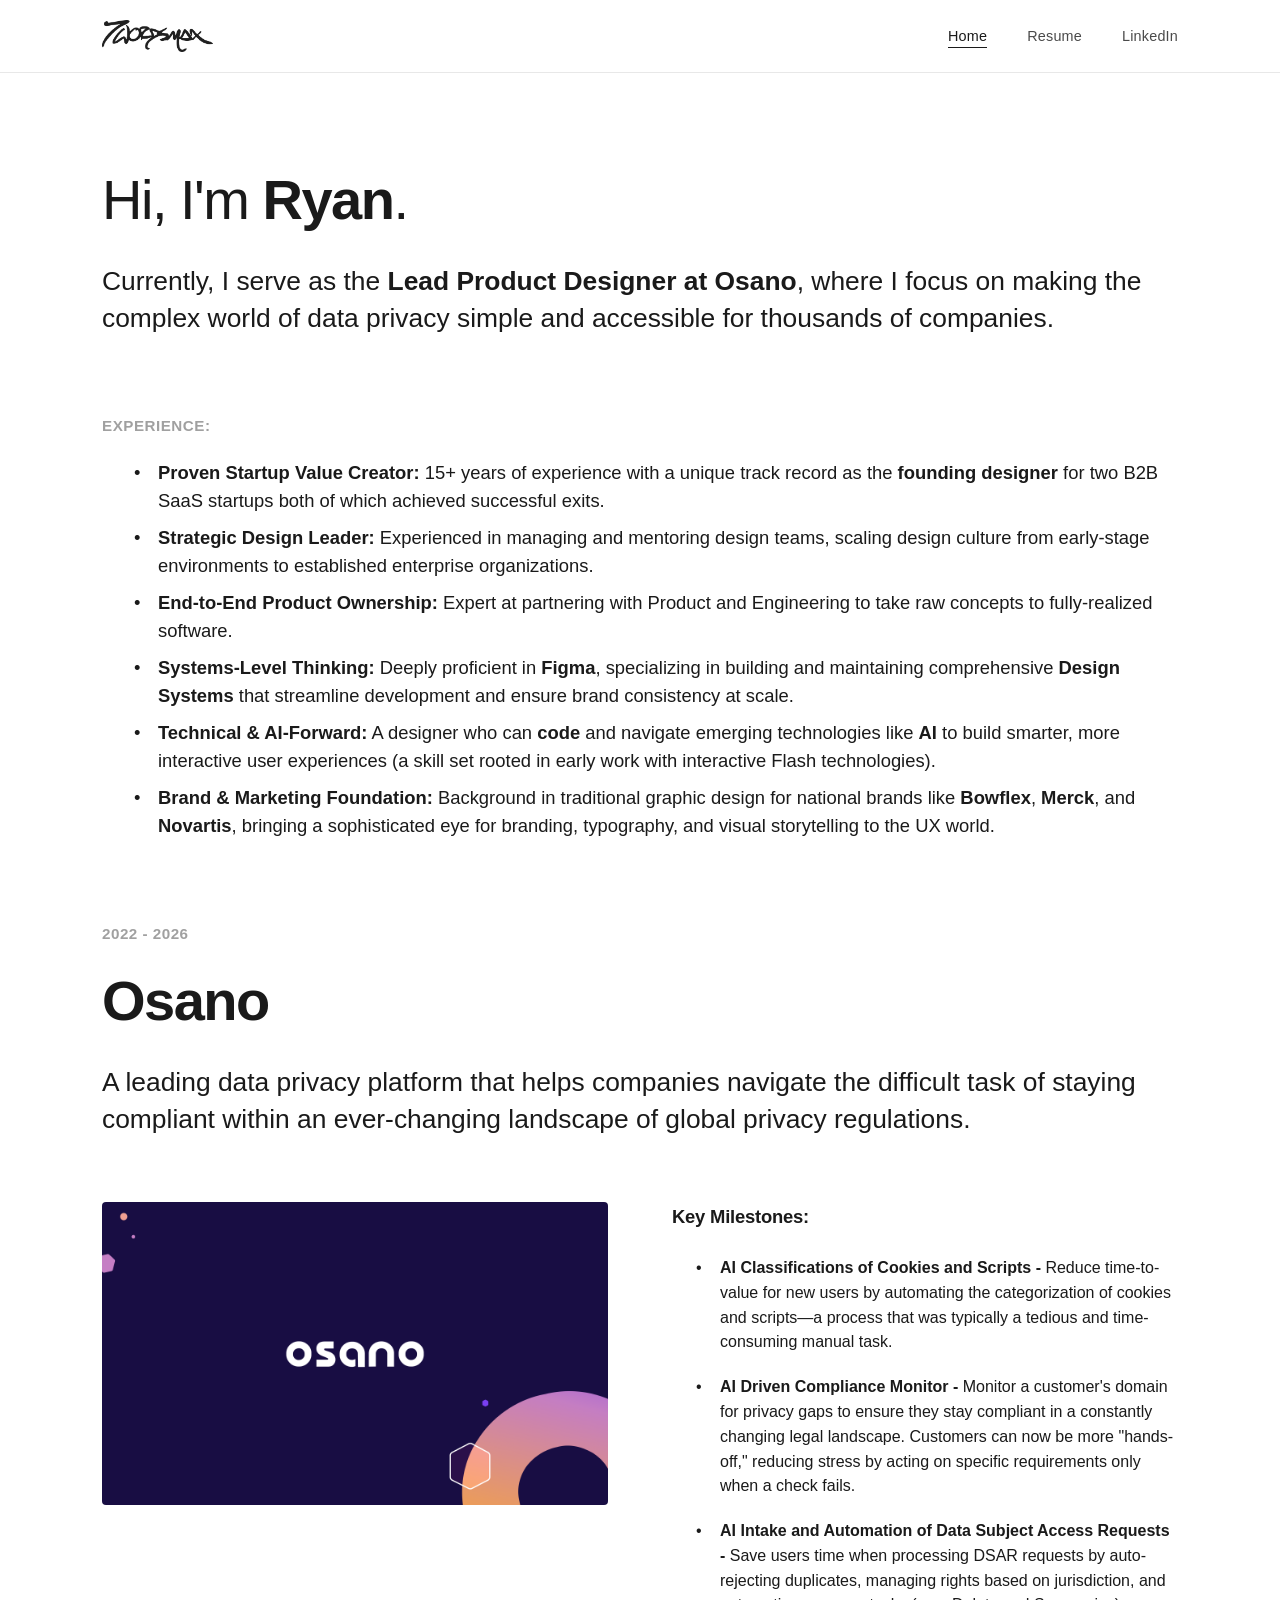
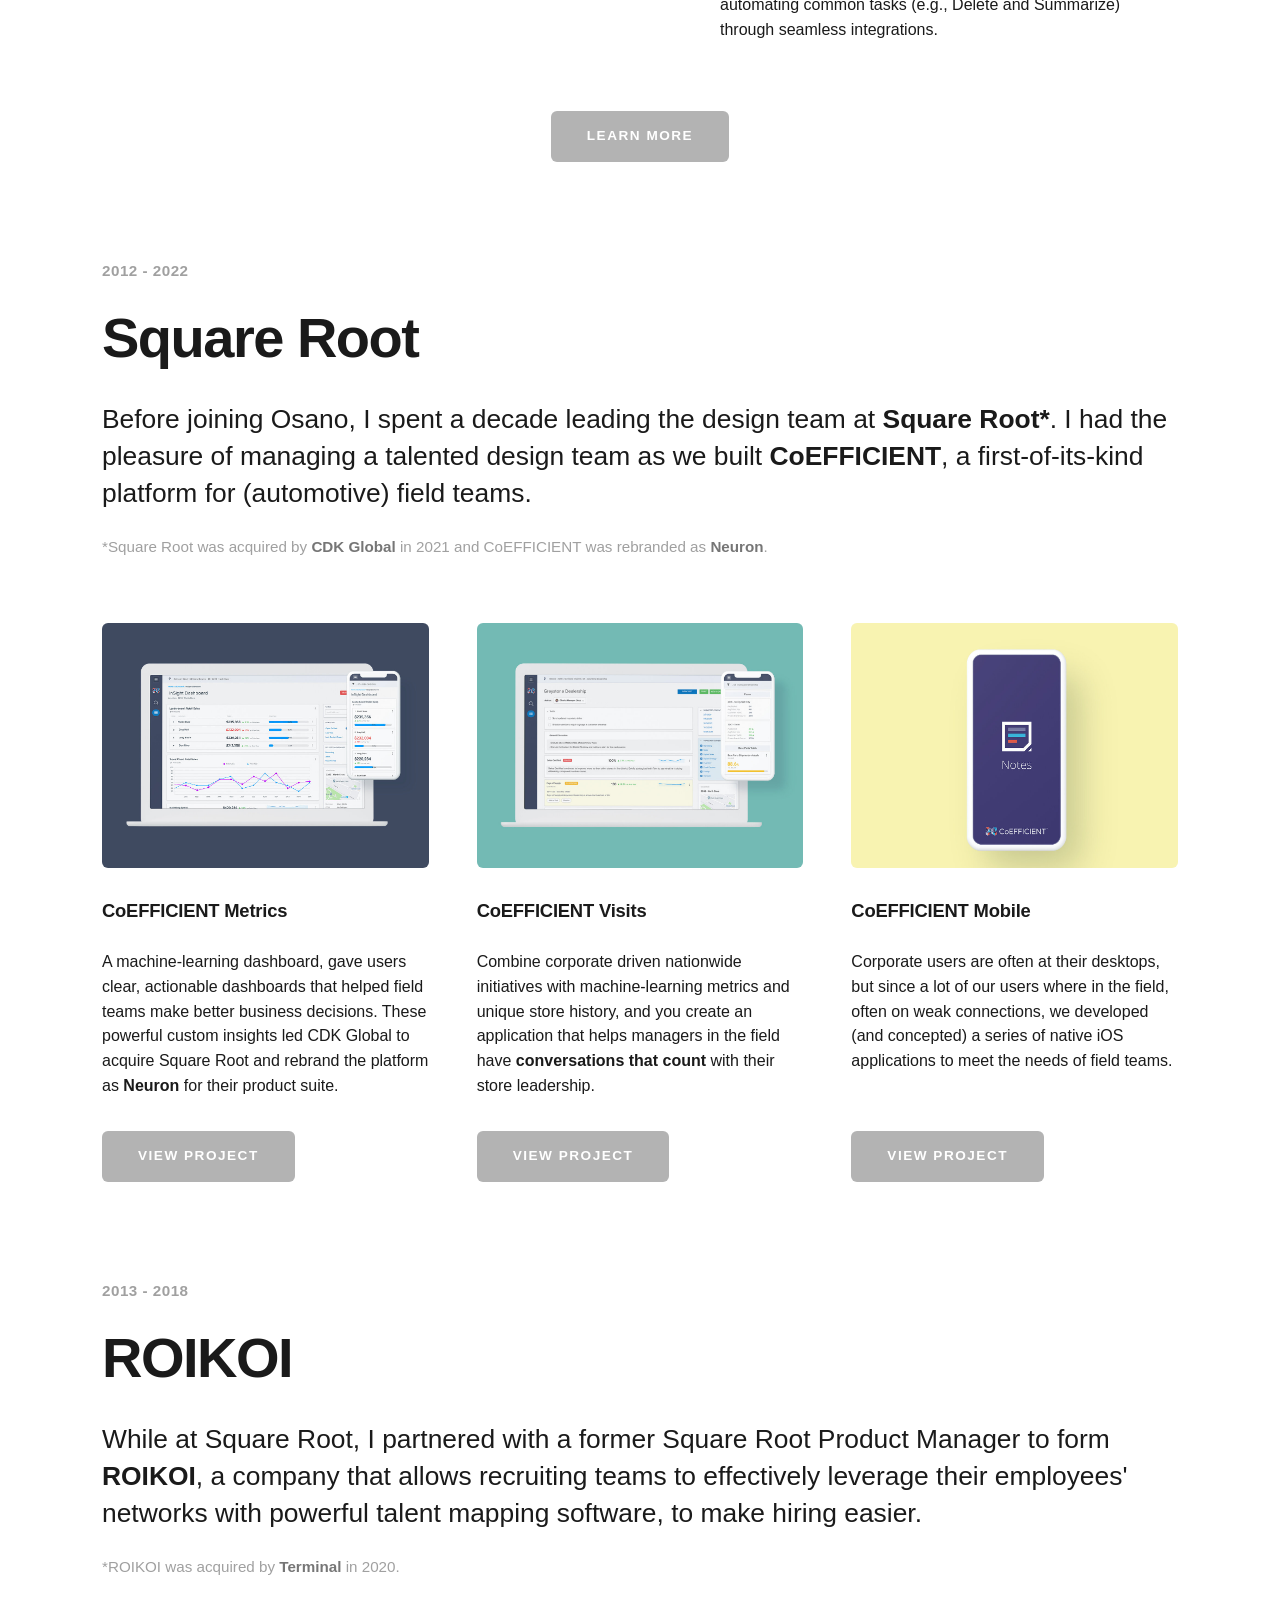
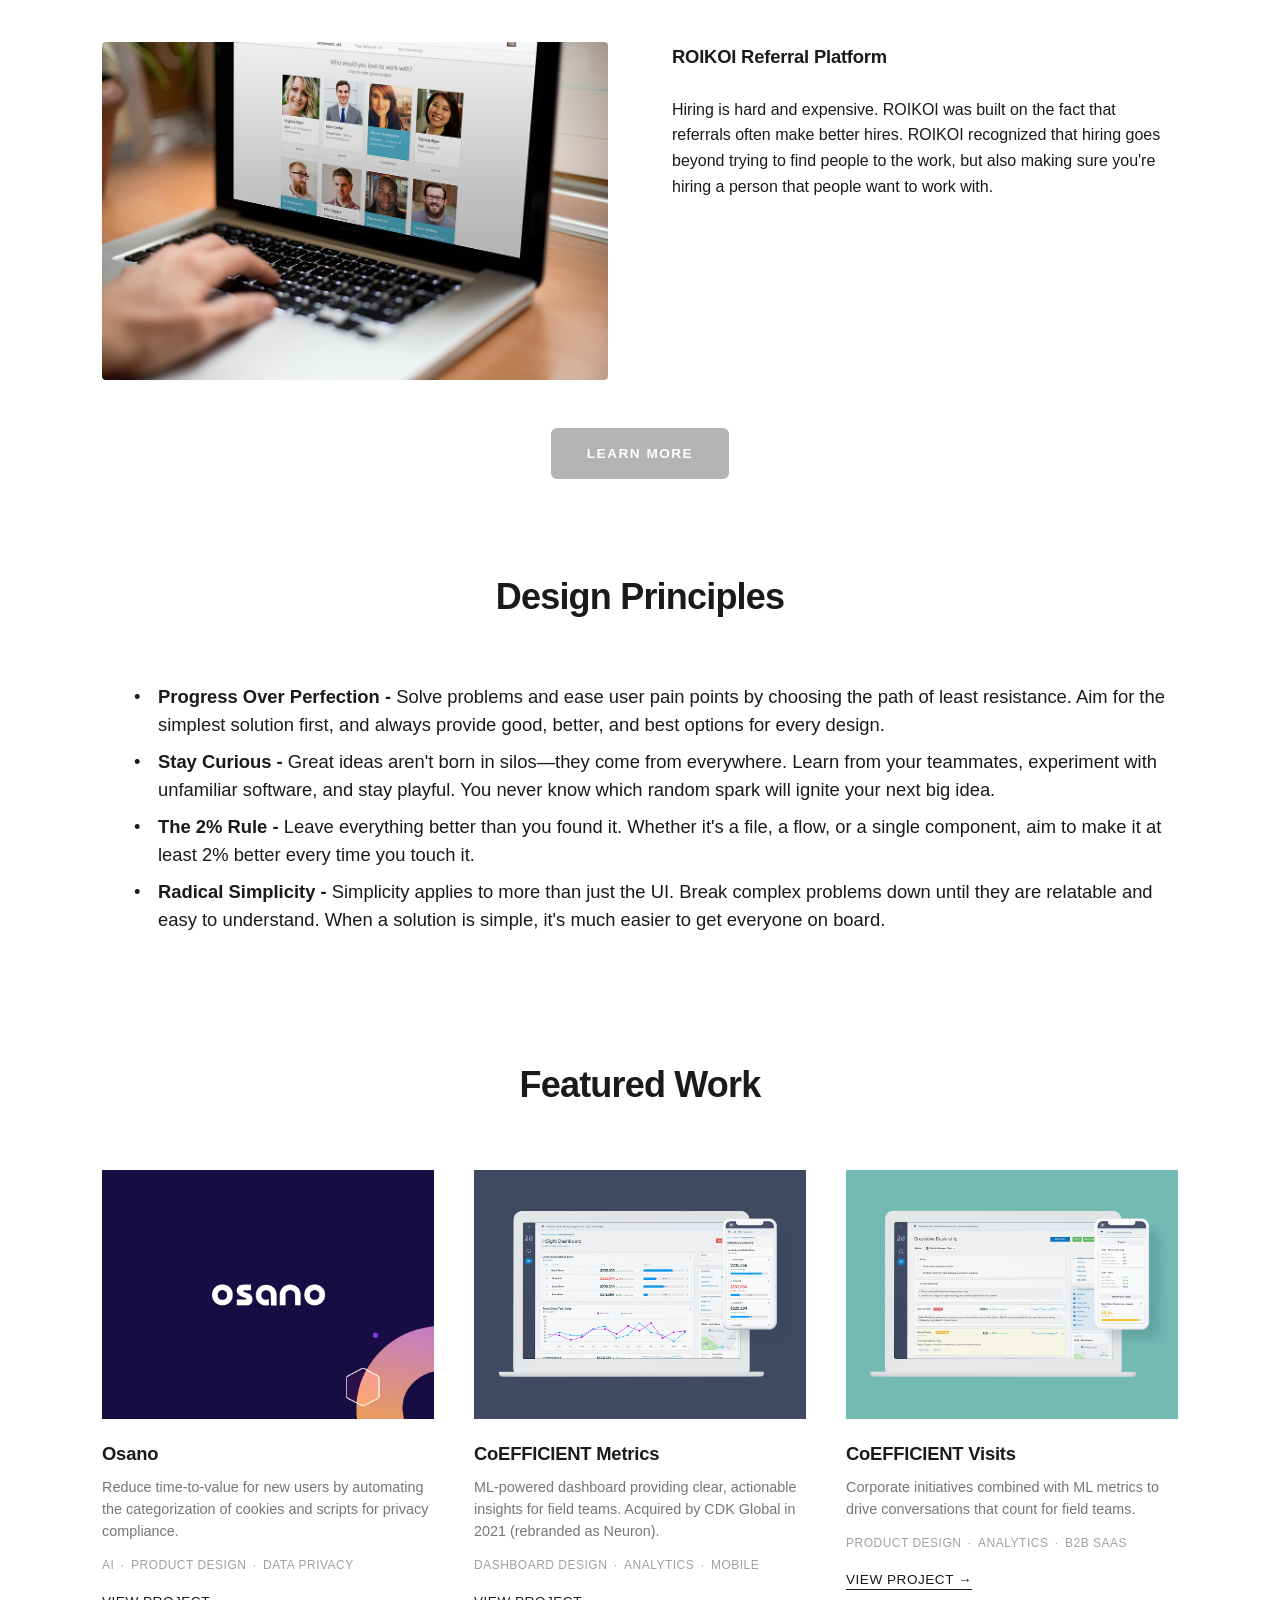
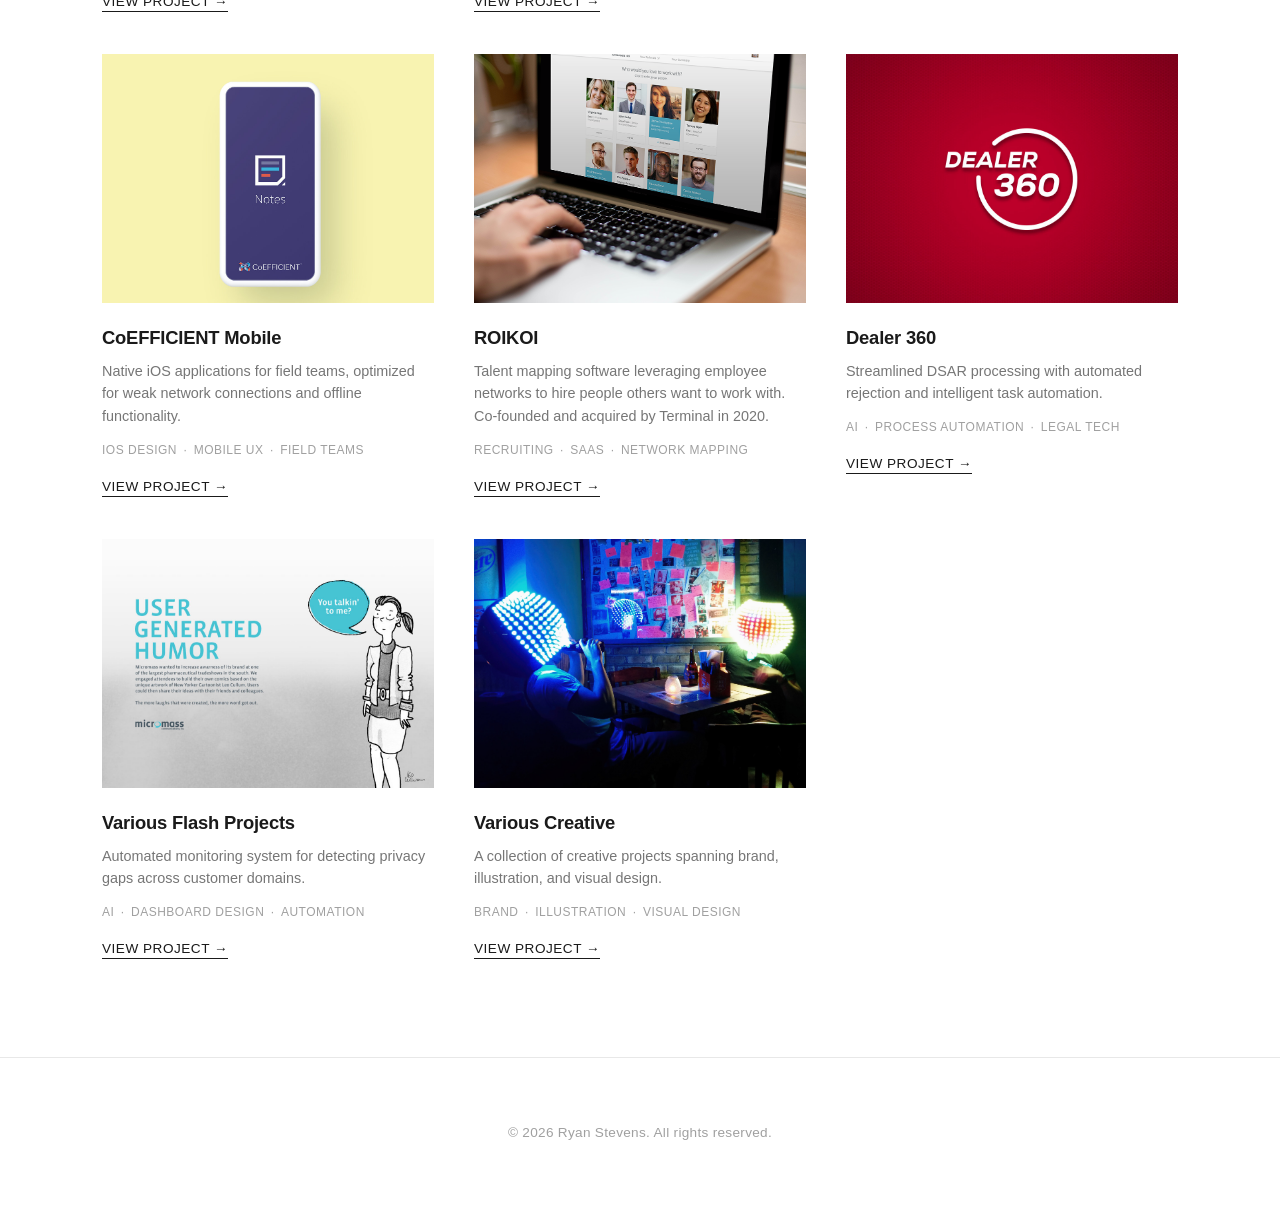
==== index.html @ 116c918d "Initial portfolio site with editorial design - Hero with bullet-style experience summary - Three com" ====
<!DOCTYPE html>
<html lang="en">
<head>
    <meta charset="UTF-8">
    <meta name="viewport" content="width=device-width, initial-scale=1.0">
    <title>Ryan Stevens - Lead Product Designer</title>
    <link rel="stylesheet" href="css/styles.css">
</head>
<body>
    <nav class="navbar">
        <div class="nav-container">
            <a href="index.html" class="logo"><img src="images/logos/logo_black.webp" alt="7wordsmax"></a>
            <ul class="nav-menu">
                <li><a href="index.html" class="active">Home</a></li>
                <li><a href="#resume">Resume</a></li>
                <li><a href="https://www.linkedin.com/in/ryanstevensdesign/" target="_blank">LinkedIn</a></li>
            </ul>
        </div>
    </nav>

    <main>
        <section class="hero">
            <h1>Hi, I'm <strong>Ryan</strong>.</h1>
            <p class="hero-intro">Currently, I serve as the <strong>Lead Product Designer at Osano</strong>, where I focus on making the complex world of data privacy simple and accessible for thousands of companies.</p>
        </section>

        <section class="experience">
            <h2 class="experience-label">EXPERIENCE:</h2>
            <ul class="experience-list">
                <li><strong>Proven Startup Value Creator:</strong> 15+ years of experience with a unique track record as the <strong>founding designer</strong> for two B2B SaaS startups both of which achieved successful exits.</li>
                <li><strong>Strategic Design Leader:</strong> Experienced in managing and mentoring design teams, scaling design culture from early-stage environments to established enterprise organizations.</li>
                <li><strong>End-to-End Product Ownership:</strong> Expert at partnering with Product and Engineering to take raw concepts to fully-realized software.</li>
                <li><strong>Systems-Level Thinking:</strong> Deeply proficient in <strong>Figma</strong>, specializing in building and maintaining comprehensive <strong>Design Systems</strong> that streamline development and ensure brand consistency at scale.</li>
                <li><strong>Technical & AI-Forward:</strong> A designer who can <strong>code</strong> and navigate emerging technologies like <strong>AI</strong> to build smarter, more interactive user experiences (a skill set rooted in early work with interactive Flash technologies).</li>
                <li><strong>Brand & Marketing Foundation:</strong> Background in traditional graphic design for national brands like <strong>Bowflex</strong>, <strong>Merck</strong>, and <strong>Novartis</strong>, bringing a sophisticated eye for branding, typography, and visual storytelling to the UX world.</li>
            </ul>
        </section>

        <section class="company-section">
            <div class="company-date">2022 - 2026</div>
            <h2 class="company-name">Osano</h2>
            <p class="company-description">A leading data privacy platform that helps companies navigate the difficult task of staying compliant within an ever-changing landscape of global privacy regulations.</p>

            <div class="company-detail">
                <div class="company-image">
                    <img src="images/projects/Osano/Cover.png.webp" alt="Osano">
                </div>
                <div class="company-milestones">
                    <h3>Key Milestones:</h3>
                    <ul class="milestones-list">
                        <li><strong>AI Classifications of Cookies and Scripts -</strong> Reduce time-to-value for new users by automating the categorization of cookies and scripts—a process that was typically a tedious and time-consuming manual task.</li>
                        <li><strong>AI Driven Compliance Monitor -</strong> Monitor a customer's domain for privacy gaps to ensure they stay compliant in a constantly changing legal landscape. Customers can now be more "hands-off," reducing stress by acting on specific requirements only when a check fails.</li>
                        <li><strong>AI Intake and Automation of Data Subject Access Requests -</strong> Save users time when processing DSAR requests by auto-rejecting duplicates, managing rights based on jurisdiction, and automating common tasks (e.g., Delete and Summarize) through seamless integrations.</li>
                    </ul>
                </div>
            </div>

            <div class="company-cta">
                <a href="projects/osano-ai-classification.html" class="btn-learn-more">LEARN MORE</a>
            </div>
        </section>

        <section class="company-section">
            <div class="company-date">2012 - 2022</div>
            <h2 class="company-name">Square Root</h2>
            <p class="company-description">Before joining Osano, I spent a decade leading the design team at <strong>Square Root*</strong>. I had the pleasure of managing a talented design team as we built <strong>CoEFFICIENT</strong>, a first-of-its-kind platform for (automotive) field teams.</p>
            <p class="company-footnote">*Square Root was acquired by <strong>CDK Global</strong> in 2021 and CoEFFICIENT was rebranded as <strong>Neuron</strong>.</p>

            <div class="project-trio">
                <div class="project-card">
                    <div class="project-card-image">
                        <img src="images/gallery/coeff_metrics.jpg_1.webp" alt="CoEFFICIENT Metrics">
                    </div>
                    <h3 class="project-card-title">CoEFFICIENT Metrics</h3>
                    <p class="project-card-description">A machine-learning dashboard, gave users clear, actionable dashboards that helped field teams make better business decisions. These powerful custom insights led CDK Global to acquire Square Root and rebrand the platform as <strong>Neuron</strong> for their product suite.</p>
                    <a href="projects/coeff-metrics.html" class="btn-learn-more">VIEW PROJECT</a>
                </div>

                <div class="project-card">
                    <div class="project-card-image">
                        <img src="images/gallery/coeff_visits.jpg_3.webp" alt="CoEFFICIENT Visits">
                    </div>
                    <h3 class="project-card-title">CoEFFICIENT Visits</h3>
                    <p class="project-card-description">Combine corporate driven nationwide initiatives with machine-learning metrics and unique store history, and you create an application that helps managers in the field have <strong>conversations that count</strong> with their store leadership.</p>
                    <a href="projects/coeff-visits.html" class="btn-learn-more">VIEW PROJECT</a>
                </div>

                <div class="project-card">
                    <div class="project-card-image">
                        <img src="images/gallery/hero_mobile.jpg_1.webp" alt="CoEFFICIENT Mobile">
                    </div>
                    <h3 class="project-card-title">CoEFFICIENT Mobile</h3>
                    <p class="project-card-description">Corporate users are often at their desktops, but since a lot of our users where in the field, often on weak connections, we developed (and concepted) a series of native iOS applications to meet the needs of field teams.</p>
                    <a href="projects/coeff-mobile.html" class="btn-learn-more">VIEW PROJECT</a>
                </div>
            </div>
        </section>

        <section class="company-section">
            <div class="company-date">2013 - 2018</div>
            <h2 class="company-name">ROIKOI</h2>
            <p class="company-description">While at Square Root, I partnered with a former Square Root Product Manager to form <strong>ROIKOI</strong>, a company that allows recruiting teams to effectively leverage their employees' networks with powerful talent mapping software, to make hiring easier.</p>
            <p class="company-footnote">*ROIKOI was acquired by <strong>Terminal</strong> in 2020.</p>

            <div class="company-detail">
                <div class="company-image">
                    <img src="images/gallery/W_Refer.png_2.webp" alt="ROIKOI Referral Platform">
                </div>
                <div class="company-milestones">
                    <h3>ROIKOI Referral Platform</h3>
                    <p class="company-project-description">Hiring is hard and expensive. ROIKOI was built on the fact that referrals often make better hires. ROIKOI recognized that hiring goes beyond trying to find people to the work, but also making sure you're hiring a person that people want to work with.</p>
                </div>
            </div>

            <div class="company-cta">
                <a href="projects/roikoi.html" class="btn-learn-more">LEARN MORE</a>
            </div>
        </section>

        <section class="principles">
            <h2>Design Principles</h2>
            <ul class="principles-list">
                <li><strong>Progress Over Perfection -</strong> Solve problems and ease user pain points by choosing the path of least resistance. Aim for the simplest solution first, and always provide good, better, and best options for every design.</li>
                <li><strong>Stay Curious -</strong> Great ideas aren't born in silos—they come from everywhere. Learn from your teammates, experiment with unfamiliar software, and stay playful. You never know which random spark will ignite your next big idea.</li>
                <li><strong>The 2% Rule -</strong> Leave everything better than you found it. Whether it's a file, a flow, or a single component, aim to make it at least 2% better every time you touch it.</li>
                <li><strong>Radical Simplicity -</strong> Simplicity applies to more than just the UI. Break complex problems down until they are relatable and easy to understand. When a solution is simple, it's much easier to get everyone on board.</li>
            </ul>
        </section>

        <section class="gallery-section">
            <h2>Featured Work</h2>
            <div id="gallery" class="gallery"></div>
        </section>
    </main>

    <footer>
        <p>&copy; 2026 Ryan Stevens. All rights reserved.</p>
    </footer>

    <script src="data/projects.js"></script>
    <script src="js/gallery.js"></script>
</body>
</html>
---- css/styles.css ----
/* Reset & Base */
* {
    margin: 0;
    padding: 0;
    box-sizing: border-box;
}

:root {
    --color-primary: #1a1a1a;
    --color-secondary: #4a4a4a;
    --color-tertiary: #767676;
    --color-quaternary: #a0a0a0;
    --color-background: #fafafa;
    --color-card: #f4f4f4;
    --color-border: #e8e8e8;
    --max-width-content: 720px;
    --max-width-wide: 1140px;
    --font-display: 'Helvetica Neue', -apple-system, BlinkMacSystemFont, 'Segoe UI', sans-serif;
    --font-body: 'Helvetica Neue', -apple-system, BlinkMacSystemFont, 'Segoe UI', sans-serif;
    --transition: all 0.25s ease;
}

html {
    font-size: 16px;
    scroll-behavior: smooth;
}

body {
    font-family: var(--font-body);
    color: var(--color-primary);
    background-color: #fff;
    line-height: 1.65;
    font-weight: 400;
    -webkit-font-smoothing: antialiased;
    -moz-osx-font-smoothing: grayscale;
    text-rendering: optimizeLegibility;
}

a {
    color: inherit;
    text-decoration: none;
    transition: var(--transition);
}

img {
    max-width: 100%;
    height: auto;
    display: block;
}

/* Navigation */
.navbar {
    background-color: rgba(255, 255, 255, 0.95);
    backdrop-filter: saturate(180%) blur(8px);
    -webkit-backdrop-filter: saturate(180%) blur(8px);
    border-bottom: 1px solid var(--color-border);
    position: sticky;
    top: 0;
    z-index: 100;
}

.nav-container {
    max-width: var(--max-width-wide);
    margin: 0 auto;
    padding: 1.25rem 2rem;
    display: flex;
    justify-content: space-between;
    align-items: center;
}

.logo {
    display: inline-flex;
    align-items: center;
}

.logo img {
    height: 32px;
    width: auto;
    display: block;
}

.nav-menu {
    list-style: none;
    display: flex;
    gap: 2.5rem;
}

.nav-menu a {
    color: var(--color-secondary);
    font-size: 0.9rem;
    font-weight: 400;
    letter-spacing: 0.2px;
    position: relative;
    padding: 0.25rem 0;
}

.nav-menu a:after {
    content: '';
    position: absolute;
    left: 0;
    bottom: 0;
    width: 100%;
    height: 1px;
    background-color: var(--color-primary);
    transform: scaleX(0);
    transform-origin: right;
    transition: transform 0.3s ease;
}

.nav-menu a:hover,
.nav-menu a.active {
    color: var(--color-primary);
}

.nav-menu a:hover:after,
.nav-menu a.active:after {
    transform: scaleX(1);
    transform-origin: left;
}

/* Main Content */
main {
    max-width: var(--max-width-wide);
    margin: 0 auto;
    padding: 0 2rem;
}

/* Hero Section */
.hero {
    text-align: left;
    padding: 6rem 0 3rem;
    max-width: var(--max-width-wide);
    margin: 0 auto;
}

.hero h1 {
    font-family: var(--font-display);
    font-size: 3.5rem;
    font-weight: 400;
    line-height: 1.1;
    letter-spacing: -1.5px;
    margin-bottom: 2rem;
    color: var(--color-primary);
}

.hero h1 strong {
    font-weight: 700;
}

.hero-intro {
    font-size: 1.65rem;
    color: var(--color-primary);
    line-height: 1.4;
    font-weight: 400;
    max-width: 1100px;
    margin: 0;
}

.hero-intro strong {
    font-weight: 700;
}

/* Experience Section (replaces Competencies on home) */
.experience {
    max-width: var(--max-width-wide);
    margin: 2rem auto 5rem;
    padding: 0;
}

.experience-label {
    font-family: var(--font-display);
    font-size: 0.95rem;
    font-weight: 700;
    letter-spacing: 0.5px;
    color: var(--color-quaternary);
    text-transform: uppercase;
    margin-bottom: 1.5rem;
    text-align: left;
}

.experience-list {
    list-style: none;
    padding-left: 2rem;
    max-width: 1100px;
}

.experience-list li {
    position: relative;
    padding-left: 1.5rem;
    margin-bottom: 0.5rem;
    font-size: 1.15rem;
    line-height: 1.55;
    color: var(--color-primary);
    font-weight: 400;
}

.experience-list li:before {
    content: "•";
    position: absolute;
    left: 0;
    top: 0;
    color: var(--color-primary);
    font-size: 1.15rem;
    line-height: 1.55;
}

.experience-list li strong {
    font-weight: 700;
}

/* Section Headers */
section h2 {
    font-family: var(--font-display);
    font-size: 2.25rem;
    font-weight: 700;
    letter-spacing: -0.8px;
    line-height: 1.2;
    color: var(--color-primary);
}

/* Company Section */
.company-section {
    max-width: var(--max-width-wide);
    margin: 4rem auto 6rem;
    padding: 0;
}

.company-date {
    font-family: var(--font-display);
    font-size: 0.95rem;
    font-weight: 700;
    letter-spacing: 0.5px;
    color: var(--color-quaternary);
    text-transform: uppercase;
    margin-bottom: 1.5rem;
}

.company-name {
    font-family: var(--font-display);
    font-size: 3.5rem;
    font-weight: 700;
    letter-spacing: -1.5px;
    line-height: 1.1;
    color: var(--color-primary);
    margin-bottom: 2rem;
    text-align: left;
}

.company-description {
    font-size: 1.65rem;
    color: var(--color-primary);
    line-height: 1.4;
    font-weight: 400;
    max-width: 1100px;
    margin-bottom: 4rem;
}

.company-detail {
    display: grid;
    grid-template-columns: 1fr 1fr;
    gap: 4rem;
    align-items: start;
    margin-bottom: 3rem;
}

.company-image {
    width: 100%;
    overflow: hidden;
    border-radius: 4px;
}

.company-image img {
    width: 100%;
    height: auto;
    display: block;
}

.company-milestones h3 {
    font-family: var(--font-display);
    font-size: 1.15rem;
    font-weight: 700;
    color: var(--color-primary);
    margin-bottom: 1.5rem;
    letter-spacing: -0.2px;
}

.milestones-list {
    list-style: none;
    padding-left: 1.5rem;
}

.milestones-list li {
    position: relative;
    padding-left: 1.5rem;
    margin-bottom: 1.25rem;
    font-size: 1rem;
    line-height: 1.55;
    color: var(--color-primary);
    font-weight: 400;
}

.milestones-list li:before {
    content: "•";
    position: absolute;
    left: 0;
    top: 0;
    color: var(--color-primary);
    font-size: 1rem;
    line-height: 1.55;
}

.milestones-list li strong {
    font-weight: 700;
}

.company-project-description {
    font-size: 1rem;
    line-height: 1.6;
    color: var(--color-primary);
    font-weight: 400;
    margin: 0;
}

.company-cta {
    display: flex;
    justify-content: center;
    margin-top: 3rem;
}

.btn-learn-more {
    display: inline-block;
    padding: 0.9rem 2.25rem;
    background-color: #b3b3b3;
    color: #fff;
    font-size: 0.85rem;
    font-weight: 700;
    letter-spacing: 1.5px;
    border-radius: 6px;
    text-decoration: none;
    transition: var(--transition);
}

.btn-learn-more:hover {
    background-color: var(--color-primary);
}

.company-footnote {
    font-size: 0.95rem;
    color: var(--color-quaternary);
    line-height: 1.5;
    font-weight: 400;
    margin-top: -2.5rem;
    margin-bottom: 4rem;
    max-width: 1100px;
}

.company-footnote strong {
    font-weight: 700;
    color: var(--color-tertiary);
}

/* Project Trio (3-column project grid) */
.project-trio {
    display: grid;
    grid-template-columns: repeat(3, 1fr);
    gap: 3rem;
    margin-bottom: 3rem;
}

.project-card {
    display: flex;
    flex-direction: column;
}

.project-card-image {
    width: 100%;
    aspect-ratio: 4 / 3;
    overflow: hidden;
    border-radius: 6px;
    margin-bottom: 1.75rem;
    background-color: var(--color-background);
}

.project-card-image img {
    width: 100%;
    height: 100%;
    object-fit: cover;
    display: block;
}

.project-card-title {
    font-family: var(--font-display);
    font-size: 1.15rem;
    font-weight: 700;
    color: var(--color-primary);
    margin-bottom: 1.5rem;
    letter-spacing: -0.2px;
}

.project-card-description {
    font-size: 1rem;
    line-height: 1.55;
    color: var(--color-primary);
    font-weight: 400;
    margin-bottom: 2rem;
    flex-grow: 1;
}

.project-card-description strong {
    font-weight: 700;
}

.project-card .btn-learn-more {
    align-self: flex-start;
}

.timeline-items {
    position: relative;
}

.timeline-item {
    display: grid;
    grid-template-columns: 140px 1fr;
    gap: 4rem;
    margin-bottom: 4rem;
    padding-bottom: 3rem;
    border-bottom: 1px solid var(--color-border);
}

.timeline-item:last-child {
    border-bottom: none;
    margin-bottom: 0;
}

.timeline-date {
    font-weight: 500;
    color: var(--color-tertiary);
    font-size: 0.85rem;
    letter-spacing: 1px;
    text-transform: uppercase;
    padding-top: 0.4rem;
}

.timeline-content h3 {
    font-family: var(--font-display);
    font-size: 1.6rem;
    margin-bottom: 0.75rem;
    font-weight: 700;
    letter-spacing: -0.5px;
}

.timeline-content p {
    color: var(--color-tertiary);
    margin-bottom: 1.25rem;
    font-size: 1rem;
    line-height: 1.65;
    font-weight: 300;
}

.project-list {
    list-style: none;
    padding-left: 0;
    margin-top: 1.25rem;
}

.project-list li {
    color: var(--color-secondary);
    padding-left: 1.75rem;
    position: relative;
    margin-bottom: 0.6rem;
    font-size: 0.95rem;
    font-weight: 400;
}

.project-list li:before {
    content: "—";
    position: absolute;
    left: 0;
    color: var(--color-quaternary);
}

/* Design Principles */
.principles {
    margin: 6rem auto;
    max-width: var(--max-width-wide);
}

.principles h2 {
    text-align: center;
    margin-bottom: 4rem;
}

.principles-list {
    list-style: none;
    padding-left: 2rem;
    max-width: 1100px;
}

.principles-list li {
    position: relative;
    padding-left: 1.5rem;
    margin-bottom: 0.5rem;
    font-size: 1.15rem;
    line-height: 1.55;
    color: var(--color-primary);
    font-weight: 400;
}

.principles-list li:before {
    content: "•";
    position: absolute;
    left: 0;
    top: 0;
    color: var(--color-primary);
    font-size: 1.15rem;
    line-height: 1.55;
}

.principles-list li strong {
    font-weight: 700;
}

/* Gallery */
.gallery-section {
    margin: 8rem auto 4rem;
    max-width: var(--max-width-wide);
}

.gallery-section h2 {
    margin-bottom: 4rem;
    text-align: center;
}

.gallery {
    display: grid;
    grid-template-columns: repeat(3, 1fr);
    gap: 2.5rem;
}

.gallery-item {
    background: #fff;
    overflow: hidden;
    transition: var(--transition);
    cursor: pointer;
}

.gallery-image {
    width: 100%;
    aspect-ratio: 4 / 3;
    overflow: hidden;
    background-color: var(--color-background);
    margin-bottom: 1.25rem;
}

.gallery-image img {
    width: 100%;
    height: 100%;
    object-fit: cover;
    transition: transform 0.6s ease;
}

.gallery-item:hover .gallery-image img {
    transform: scale(1.03);
}

.gallery-content {
    padding: 0;
}

.gallery-content h3 {
    font-family: var(--font-display);
    font-size: 1.15rem;
    margin-bottom: 0.4rem;
    font-weight: 600;
    letter-spacing: -0.2px;
}

.gallery-content p {
    color: var(--color-tertiary);
    margin-bottom: 0.85rem;
    font-size: 0.9rem;
    line-height: 1.55;
    font-weight: 300;
}

.gallery-tags {
    display: flex;
    flex-wrap: wrap;
    gap: 0.4rem;
    margin-bottom: 0.75rem;
}

.tag {
    display: inline-block;
    color: var(--color-quaternary);
    font-size: 0.75rem;
    font-weight: 500;
    letter-spacing: 0.5px;
    text-transform: uppercase;
}

.tag:not(:last-child):after {
    content: "·";
    margin-left: 0.4rem;
    color: var(--color-quaternary);
}

.gallery-link {
    color: var(--color-primary);
    font-weight: 500;
    font-size: 0.85rem;
    letter-spacing: 0.5px;
    text-transform: uppercase;
    border-bottom: 1px solid var(--color-primary);
    padding-bottom: 2px;
}

.gallery-link:hover {
    color: var(--color-secondary);
    border-bottom-color: var(--color-secondary);
}

/* Content Section (for other pages) */
.content-section {
    max-width: var(--max-width-content);
    margin: 4rem auto;
}

.content-section h1 {
    font-family: var(--font-display);
    font-size: 3rem;
    font-weight: 700;
    margin-bottom: 2rem;
    letter-spacing: -1px;
    line-height: 1.1;
}

.content-section p {
    color: var(--color-secondary);
    font-size: 1.1rem;
    line-height: 1.75;
    margin-bottom: 1.5rem;
    font-weight: 300;
}

/* Case Study Pages */
.case-study {
    max-width: var(--max-width-content);
    margin: 0 auto;
}

.case-study-header {
    text-align: center;
    padding: 6rem 0 4rem;
    border-bottom: 1px solid var(--color-border);
}

.case-study-header .company {
    font-size: 0.85rem;
    color: var(--color-tertiary);
    font-weight: 500;
    letter-spacing: 2px;
    text-transform: uppercase;
    margin-bottom: 1.5rem;
}

.case-study-header h1 {
    font-family: var(--font-display);
    font-size: 3rem;
    font-weight: 700;
    line-height: 1.1;
    letter-spacing: -1px;
    margin-bottom: 1.5rem;
}

.case-study-header .tagline {
    font-size: 1.2rem;
    color: var(--color-tertiary);
    max-width: 600px;
    margin: 0 auto;
    line-height: 1.55;
    font-weight: 300;
}

.case-study-content {
    padding: 4rem 0;
}

.case-study-section {
    margin-bottom: 4rem;
}

.case-study-section h2 {
    font-family: var(--font-display);
    font-size: 1.75rem;
    font-weight: 700;
    margin-bottom: 1.5rem;
    color: var(--color-primary);
    letter-spacing: -0.5px;
}

.case-study-section h3 {
    font-family: var(--font-display);
    font-size: 1.15rem;
    font-weight: 600;
    margin: 2.5rem 0 1rem;
    color: var(--color-primary);
    letter-spacing: -0.2px;
}

.case-study-section p {
    font-size: 1.05rem;
    color: var(--color-secondary);
    margin-bottom: 1.5rem;
    line-height: 1.75;
    font-weight: 300;
}

.case-study-list {
    list-style: none;
    padding-left: 0;
    margin: 1.5rem 0;
}

.case-study-list li {
    padding-left: 1.75rem;
    position: relative;
    margin-bottom: 0.75rem;
    color: var(--color-secondary);
    font-size: 1rem;
    line-height: 1.65;
    font-weight: 300;
}

.case-study-list li:before {
    content: "—";
    position: absolute;
    left: 0;
    color: var(--color-quaternary);
}

.case-study-image {
    width: 100%;
    height: auto;
    margin: 3rem 0;
    background-color: var(--color-background);
}

.case-study-image img {
    width: 100%;
    height: auto;
    display: block;
}

.case-study-caption {
    font-size: 0.85rem;
    color: var(--color-quaternary);
    font-style: italic;
    margin-top: 1rem;
    line-height: 1.5;
    text-align: center;
}

.case-study-nav {
    display: grid;
    grid-template-columns: 1fr 1fr;
    gap: 3rem;
    margin-top: 6rem;
    padding-top: 3rem;
    border-top: 1px solid var(--color-border);
}

.case-study-nav-item {
    text-align: center;
}

.case-study-nav-item a {
    color: var(--color-primary);
    font-weight: 600;
    font-size: 1rem;
    letter-spacing: -0.2px;
}

.case-study-nav-item a:hover {
    color: var(--color-tertiary);
}

.case-study-nav-label {
    font-size: 0.75rem;
    color: var(--color-quaternary);
    display: block;
    margin-bottom: 0.5rem;
    letter-spacing: 1.5px;
    text-transform: uppercase;
}

/* Footer */
footer {
    text-align: center;
    padding: 4rem 2rem;
    color: var(--color-quaternary);
    font-size: 0.85rem;
    margin-top: 6rem;
    border-top: 1px solid var(--color-border);
    letter-spacing: 0.3px;
}

/* Responsive */
@media (max-width: 1024px) {
    .competency-grid,
    .gallery,
    .project-trio {
        grid-template-columns: repeat(2, 1fr);
    }
}

@media (max-width: 768px) {
    html {
        font-size: 15px;
    }

    .nav-container {
        padding: 1rem 1.5rem;
    }

    .nav-menu {
        gap: 1.25rem;
    }

    .nav-menu a {
        font-size: 0.85rem;
    }

    main {
        padding: 0 1.5rem;
    }

    .hero {
        padding: 4rem 1rem 3rem;
    }

    .hero-content h1 {
        font-size: 2.75rem;
        letter-spacing: -1px;
    }

    .hero-content .tagline {
        font-size: 1.05rem;
    }

    .introduction {
        font-size: 1.05rem;
        padding: 2.5rem 0;
        margin-bottom: 5rem;
    }

    section h2 {
        font-size: 1.75rem;
    }

    .timeline-item {
        grid-template-columns: 1fr;
        gap: 1rem;
    }

    .company-name {
        font-size: 2.5rem;
    }

    .company-description {
        font-size: 1.25rem;
    }

    .company-detail {
        grid-template-columns: 1fr;
        gap: 2.5rem;
    }

    .project-trio {
        grid-template-columns: 1fr;
        gap: 2.5rem;
    }

    .company-footnote {
        margin-top: -1.5rem;
        margin-bottom: 3rem;
    }

    .company-section {
        margin: 3rem auto 4rem;
    }

    .competency-grid,
    .principles-grid,
    .gallery {
        grid-template-columns: 1fr;
    }

    .competencies,
    .principles,
    .timeline,
    .gallery-section {
        margin: 5rem auto;
    }

    .case-study-header {
        padding: 3rem 0 2.5rem;
    }

    .case-study-header h1 {
        font-size: 2rem;
    }

    .case-study-section h2 {
        font-size: 1.5rem;
    }

    .case-study-nav {
        grid-template-columns: 1fr;
        gap: 2rem;
    }

    .content-section h1 {
        font-size: 2.25rem;
    }
}
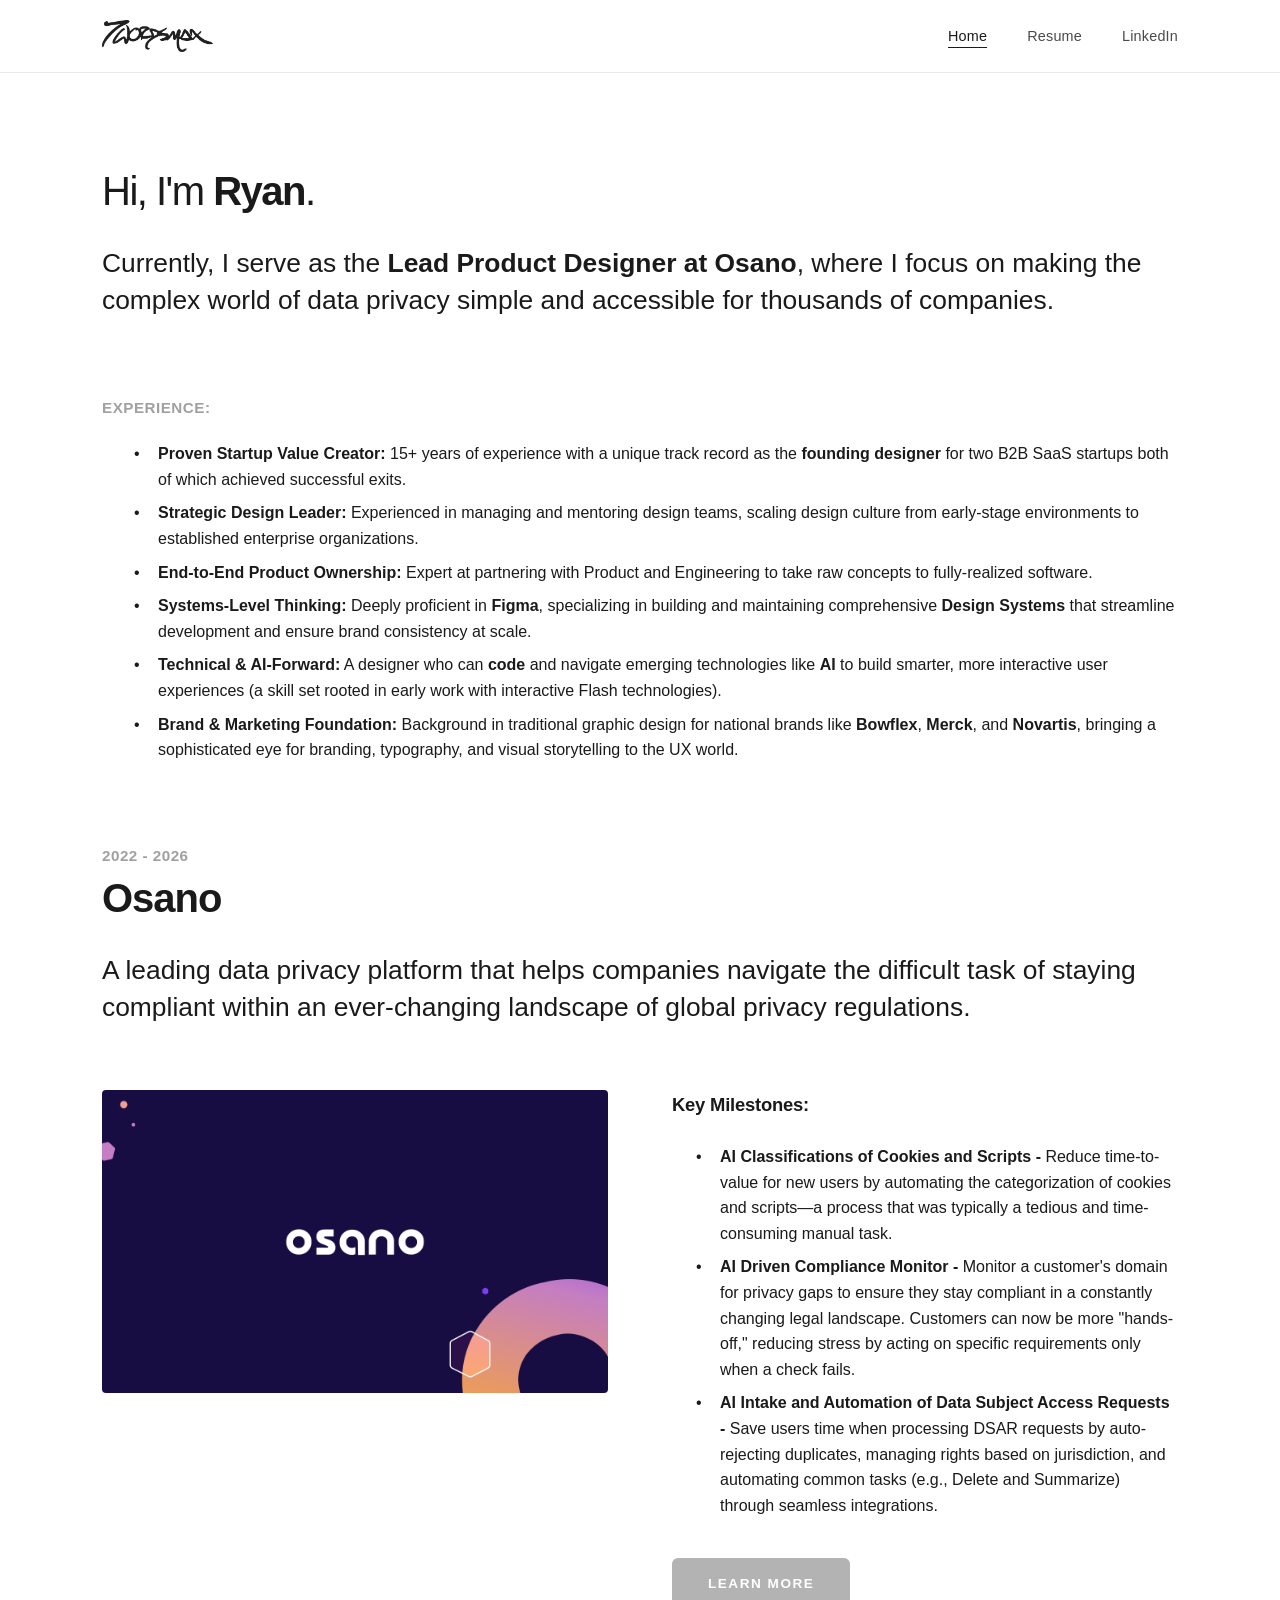
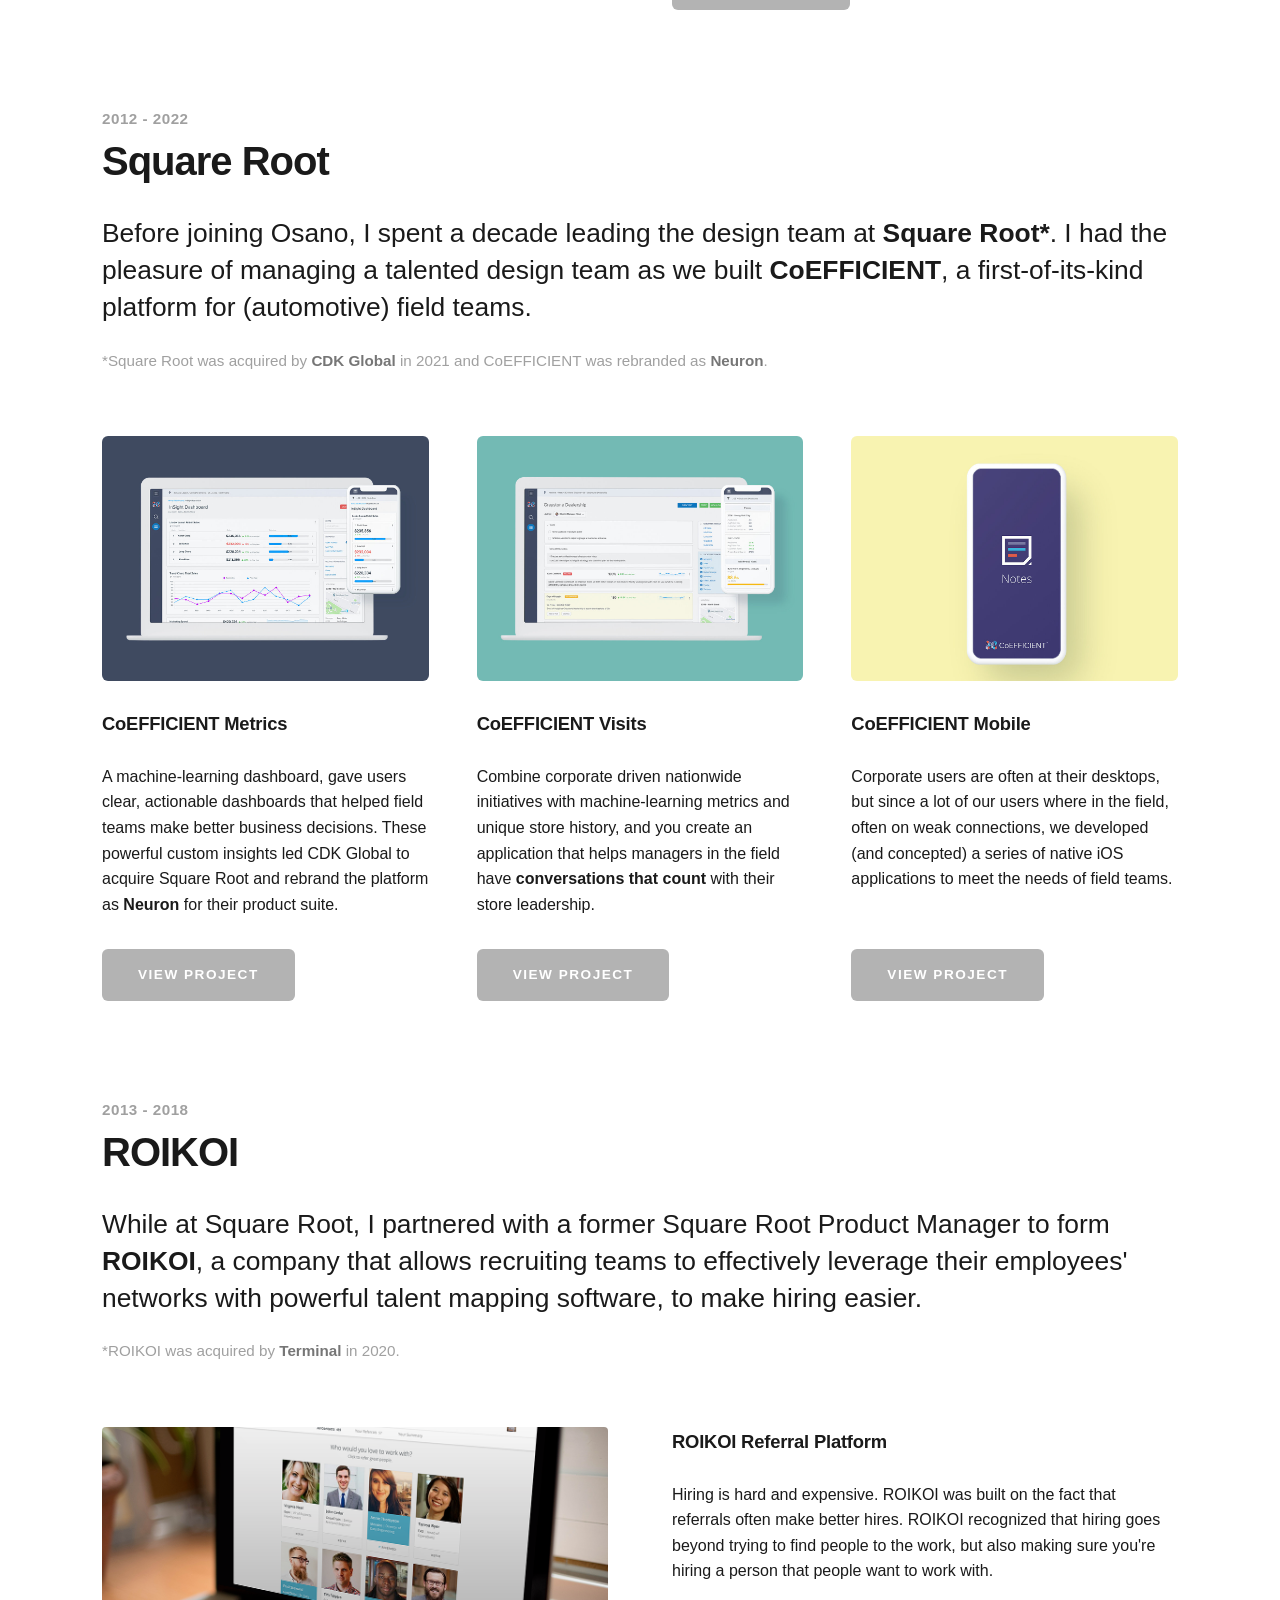
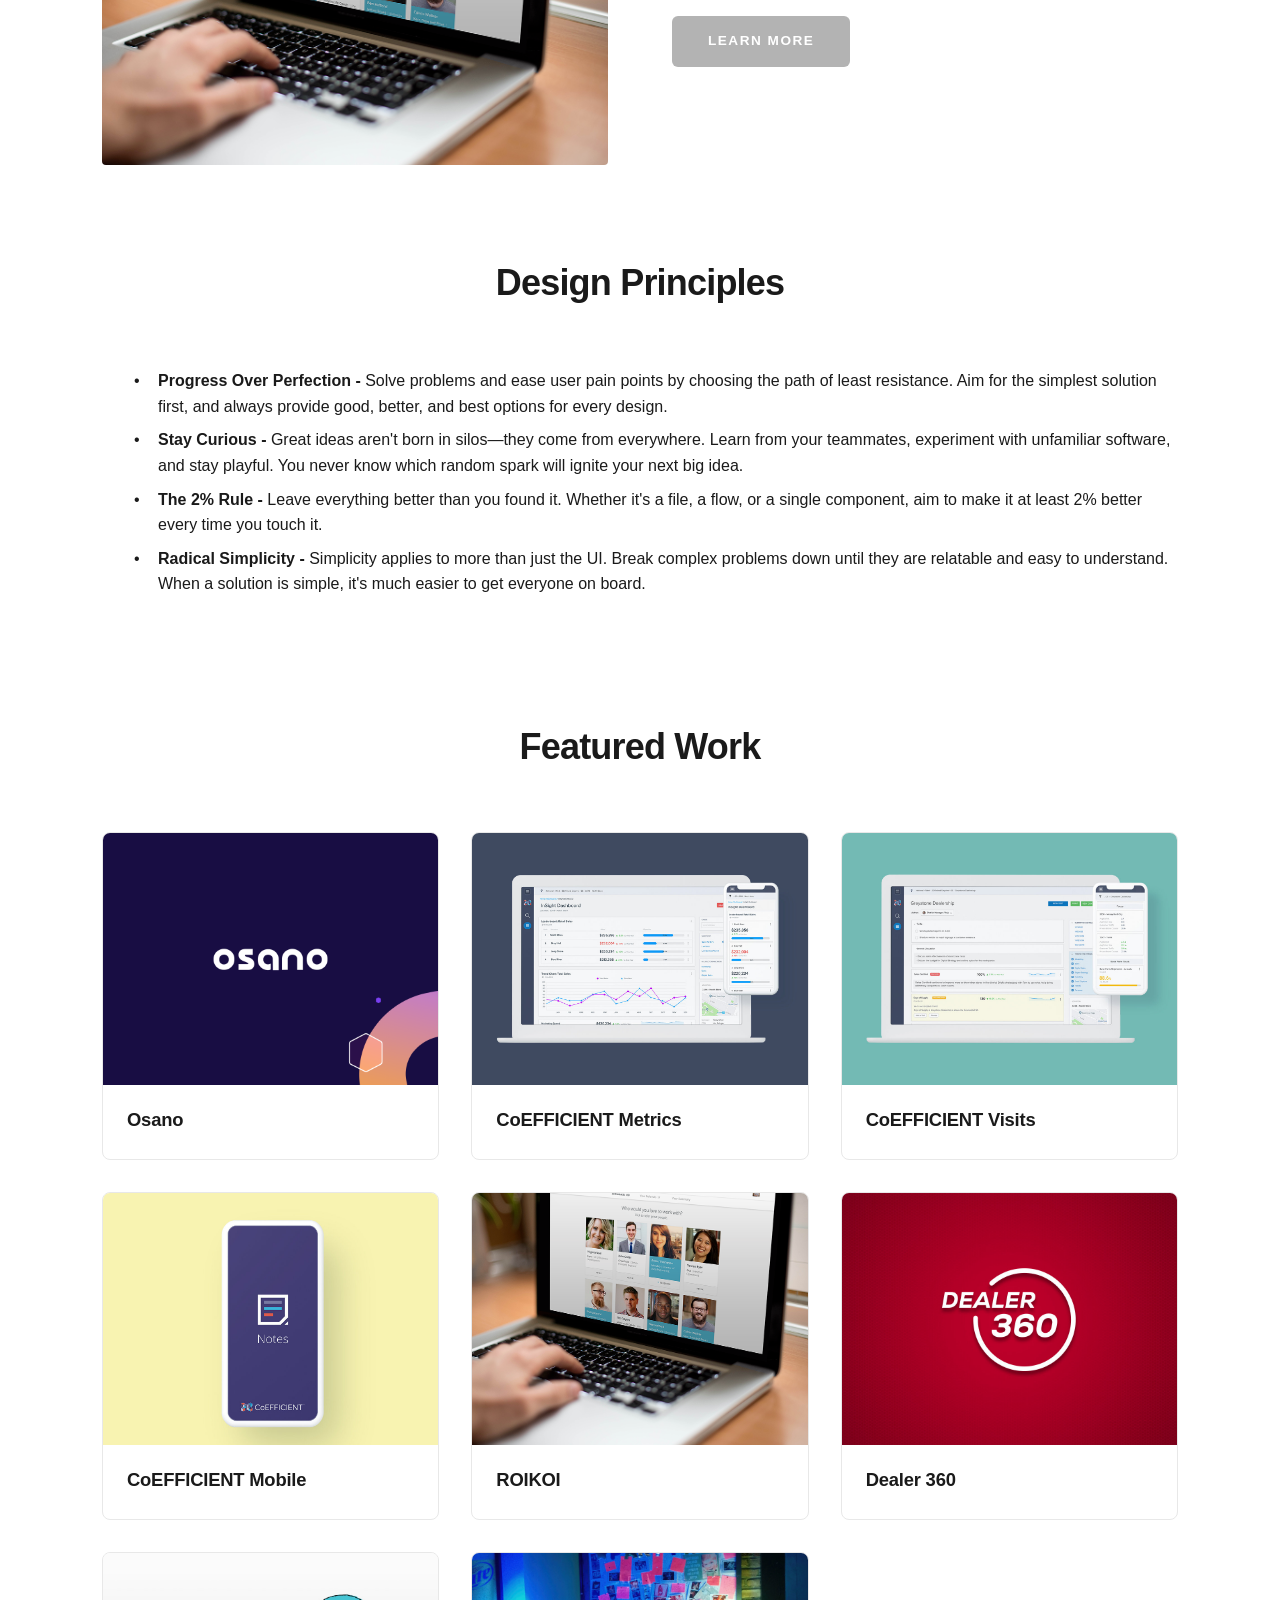
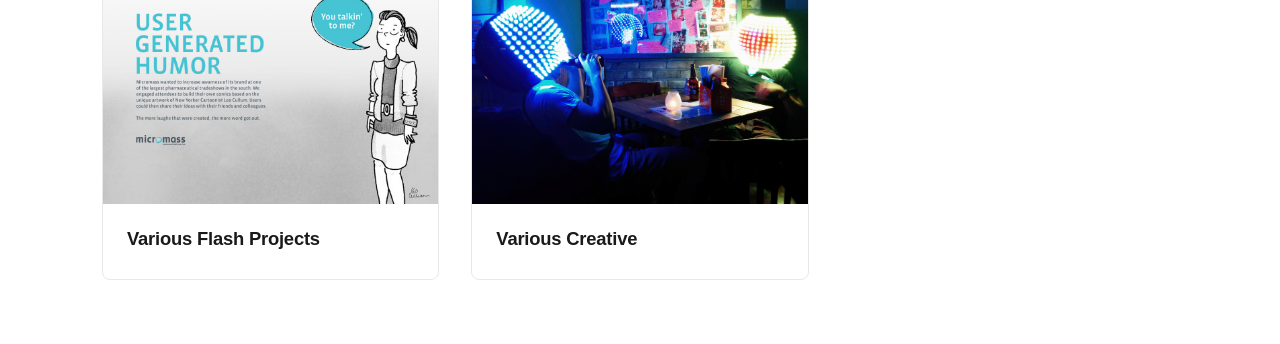
==== commit abe10db2: "Build out case studies, resume, and editorial layout system - Add cs-* layout system (split, center," ====
--- a/index.html
+++ b/index.html
@@ -12,8 +12,8 @@
             <a href="index.html" class="logo"><img src="images/logos/logo_black.webp" alt="7wordsmax"></a>
             <ul class="nav-menu">
                 <li><a href="index.html" class="active">Home</a></li>
-                <li><a href="#resume">Resume</a></li>
-                <li><a href="https://www.linkedin.com/in/ryanstevensdesign/" target="_blank">LinkedIn</a></li>
+                <li><a href="resume.html">Resume</a></li>
+                <li><a href="https://www.linkedin.com/in/rstevens7/" target="_blank">LinkedIn</a></li>
             </ul>
         </div>
     </nav>
@@ -52,11 +52,8 @@
                         <li><strong>AI Driven Compliance Monitor -</strong> Monitor a customer's domain for privacy gaps to ensure they stay compliant in a constantly changing legal landscape. Customers can now be more "hands-off," reducing stress by acting on specific requirements only when a check fails.</li>
                         <li><strong>AI Intake and Automation of Data Subject Access Requests -</strong> Save users time when processing DSAR requests by auto-rejecting duplicates, managing rights based on jurisdiction, and automating common tasks (e.g., Delete and Summarize) through seamless integrations.</li>
                     </ul>
+                    <a href="projects/osano.html" class="btn-learn-more">LEARN MORE</a>
                 </div>
-            </div>
-
-            <div class="company-cta">
-                <a href="projects/osano-ai-classification.html" class="btn-learn-more">LEARN MORE</a>
             </div>
         </section>
 
@@ -109,11 +106,8 @@
                 <div class="company-milestones">
                     <h3>ROIKOI Referral Platform</h3>
                     <p class="company-project-description">Hiring is hard and expensive. ROIKOI was built on the fact that referrals often make better hires. ROIKOI recognized that hiring goes beyond trying to find people to the work, but also making sure you're hiring a person that people want to work with.</p>
+                    <a href="projects/roikoi.html" class="btn-learn-more">LEARN MORE</a>
                 </div>
-            </div>
-
-            <div class="company-cta">
-                <a href="projects/roikoi.html" class="btn-learn-more">LEARN MORE</a>
             </div>
         </section>
 
@@ -133,10 +127,6 @@
         </section>
     </main>
 
-    <footer>
-        <p>&copy; 2026 Ryan Stevens. All rights reserved.</p>
-    </footer>
-
     <script src="data/projects.js"></script>
     <script src="js/gallery.js"></script>
 </body>
--- a/css/styles.css
+++ b/css/styles.css
@@ -135,7 +135,7 @@
 
 .hero h1 {
     font-family: var(--font-display);
-    font-size: 3.5rem;
+    font-size: 2.5rem;
     font-weight: 400;
     line-height: 1.1;
     letter-spacing: -1.5px;
@@ -188,8 +188,8 @@
     position: relative;
     padding-left: 1.5rem;
     margin-bottom: 0.5rem;
-    font-size: 1.15rem;
-    line-height: 1.55;
+    font-size: 1rem;
+    line-height: 1.6;
     color: var(--color-primary);
     font-weight: 400;
 }
@@ -200,8 +200,8 @@
     left: 0;
     top: 0;
     color: var(--color-primary);
-    font-size: 1.15rem;
-    line-height: 1.55;
+    font-size: 1rem;
+    line-height: 1.6;
 }
 
 .experience-list li strong {
@@ -232,14 +232,14 @@
     letter-spacing: 0.5px;
     color: var(--color-quaternary);
     text-transform: uppercase;
-    margin-bottom: 1.5rem;
+    margin-bottom: 0.5rem;
 }
 
 .company-name {
     font-family: var(--font-display);
-    font-size: 3.5rem;
-    font-weight: 700;
-    letter-spacing: -1.5px;
+    font-size: 2.5rem;
+    font-weight: 700;
+    letter-spacing: -1px;
     line-height: 1.1;
     color: var(--color-primary);
     margin-bottom: 2rem;
@@ -292,9 +292,9 @@
 .milestones-list li {
     position: relative;
     padding-left: 1.5rem;
-    margin-bottom: 1.25rem;
-    font-size: 1rem;
-    line-height: 1.55;
+    margin-bottom: 0.5rem;
+    font-size: 1rem;
+    line-height: 1.6;
     color: var(--color-primary);
     font-weight: 400;
 }
@@ -306,7 +306,7 @@
     top: 0;
     color: var(--color-primary);
     font-size: 1rem;
-    line-height: 1.55;
+    line-height: 1.6;
 }
 
 .milestones-list li strong {
@@ -325,6 +325,11 @@
     display: flex;
     justify-content: center;
     margin-top: 3rem;
+}
+
+.company-milestones .btn-learn-more {
+    display: inline-block;
+    margin-top: 2rem;
 }
 
 .btn-learn-more {
@@ -399,7 +404,7 @@
 
 .project-card-description {
     font-size: 1rem;
-    line-height: 1.55;
+    line-height: 1.6;
     color: var(--color-primary);
     font-weight: 400;
     margin-bottom: 2rem;
@@ -500,8 +505,8 @@
     position: relative;
     padding-left: 1.5rem;
     margin-bottom: 0.5rem;
-    font-size: 1.15rem;
-    line-height: 1.55;
+    font-size: 1rem;
+    line-height: 1.6;
     color: var(--color-primary);
     font-weight: 400;
 }
@@ -512,8 +517,8 @@
     left: 0;
     top: 0;
     color: var(--color-primary);
-    font-size: 1.15rem;
-    line-height: 1.55;
+    font-size: 1rem;
+    line-height: 1.6;
 }
 
 .principles-list li strong {
@@ -534,14 +539,24 @@
 .gallery {
     display: grid;
     grid-template-columns: repeat(3, 1fr);
-    gap: 2.5rem;
+    gap: 2rem;
 }
 
 .gallery-item {
+    display: block;
     background: #fff;
+    border: 1px solid var(--color-border);
+    border-radius: 8px;
     overflow: hidden;
-    transition: var(--transition);
-    cursor: pointer;
+    text-decoration: none;
+    color: inherit;
+    transition: transform 0.3s ease, box-shadow 0.3s ease, border-color 0.3s ease;
+}
+
+.gallery-item:hover {
+    transform: translateY(-4px);
+    box-shadow: 0 12px 28px rgba(0, 0, 0, 0.08);
+    border-color: rgba(0, 0, 0, 0.12);
 }
 
 .gallery-image {
@@ -549,7 +564,6 @@
     aspect-ratio: 4 / 3;
     overflow: hidden;
     background-color: var(--color-background);
-    margin-bottom: 1.25rem;
 }
 
 .gallery-image img {
@@ -564,38 +578,38 @@
 }
 
 .gallery-content {
-    padding: 0;
+    padding: 1.25rem 1.5rem 1.5rem;
 }
 
 .gallery-content h3 {
     font-family: var(--font-display);
     font-size: 1.15rem;
-    margin-bottom: 0.4rem;
-    font-weight: 600;
+    margin: 0;
+    font-weight: 700;
     letter-spacing: -0.2px;
+    color: var(--color-primary);
 }
 
 .gallery-content p {
     color: var(--color-tertiary);
-    margin-bottom: 0.85rem;
+    margin-bottom: 1rem;
     font-size: 0.9rem;
     line-height: 1.55;
-    font-weight: 300;
+    font-weight: 400;
 }
 
 .gallery-tags {
     display: flex;
     flex-wrap: wrap;
     gap: 0.4rem;
-    margin-bottom: 0.75rem;
 }
 
 .tag {
     display: inline-block;
     color: var(--color-quaternary);
-    font-size: 0.75rem;
-    font-weight: 500;
-    letter-spacing: 0.5px;
+    font-size: 0.7rem;
+    font-weight: 600;
+    letter-spacing: 0.8px;
     text-transform: uppercase;
 }
 
@@ -605,21 +619,6 @@
     color: var(--color-quaternary);
 }
 
-.gallery-link {
-    color: var(--color-primary);
-    font-weight: 500;
-    font-size: 0.85rem;
-    letter-spacing: 0.5px;
-    text-transform: uppercase;
-    border-bottom: 1px solid var(--color-primary);
-    padding-bottom: 2px;
-}
-
-.gallery-link:hover {
-    color: var(--color-secondary);
-    border-bottom-color: var(--color-secondary);
-}
-
 /* Content Section (for other pages) */
 .content-section {
     max-width: var(--max-width-content);
@@ -628,7 +627,7 @@
 
 .content-section h1 {
     font-family: var(--font-display);
-    font-size: 3rem;
+    font-size: 2.5rem;
     font-weight: 700;
     margin-bottom: 2rem;
     letter-spacing: -1px;
@@ -636,20 +635,21 @@
 }
 
 .content-section p {
-    color: var(--color-secondary);
-    font-size: 1.1rem;
-    line-height: 1.75;
+    color: var(--color-primary);
+    font-size: 1rem;
+    line-height: 1.6;
     margin-bottom: 1.5rem;
-    font-weight: 300;
+    font-weight: 400;
 }
 
 /* Case Study Pages */
 .case-study {
+    margin: 0 auto;
+}
+
+.case-study-header {
     max-width: var(--max-width-content);
     margin: 0 auto;
-}
-
-.case-study-header {
     text-align: center;
     padding: 6rem 0 4rem;
     border-bottom: 1px solid var(--color-border);
@@ -666,7 +666,7 @@
 
 .case-study-header h1 {
     font-family: var(--font-display);
-    font-size: 3rem;
+    font-size: 2.5rem;
     font-weight: 700;
     line-height: 1.1;
     letter-spacing: -1px;
@@ -683,6 +683,8 @@
 }
 
 .case-study-content {
+    max-width: var(--max-width-content);
+    margin: 0 auto;
     padding: 4rem 0;
 }
 
@@ -709,11 +711,11 @@
 }
 
 .case-study-section p {
-    font-size: 1.05rem;
-    color: var(--color-secondary);
+    font-size: 1rem;
+    color: var(--color-primary);
     margin-bottom: 1.5rem;
-    line-height: 1.75;
-    font-weight: 300;
+    line-height: 1.6;
+    font-weight: 400;
 }
 
 .case-study-list {
@@ -762,10 +764,11 @@
 }
 
 .case-study-nav {
+    max-width: var(--max-width-content);
+    margin: 6rem auto 0;
     display: grid;
     grid-template-columns: 1fr 1fr;
     gap: 3rem;
-    margin-top: 6rem;
     padding-top: 3rem;
     border-top: 1px solid var(--color-border);
 }
@@ -794,15 +797,608 @@
     text-transform: uppercase;
 }
 
-/* Footer */
-footer {
+/* ==========================================================
+   CASE STUDY V2 — Editorial layout (split / center / gallery)
+   ========================================================== */
+
+.cs-section-heading {
+    font-family: var(--font-display);
+    font-size: 2.5rem;
+    font-weight: 700;
+    line-height: 1.1;
+    letter-spacing: -1px;
+    color: var(--color-primary);
+    margin: 0 0 1.5rem;
+}
+
+.cs-subheading {
+    font-family: var(--font-display);
+    font-size: 1.65rem;
+    font-weight: 700;
+    line-height: 1.3;
+    letter-spacing: -0.5px;
+    color: var(--color-primary);
+    margin: 0 0 1.25rem;
+}
+
+.cs-heading-tag {
+    font-size: 1rem;
+    font-weight: 400;
+    color: var(--color-tertiary);
+    letter-spacing: 0;
+    margin-left: 0.5rem;
+    vertical-align: middle;
+}
+
+.cs-mini-heading {
+    font-family: var(--font-display);
+    font-size: 1.05rem;
+    font-weight: 700;
+    line-height: 1.4;
+    letter-spacing: -0.2px;
+    color: var(--color-primary);
+    margin: 1.75rem 0 0.5rem;
+}
+
+.cs-mini-heading:first-child {
+    margin-top: 0;
+}
+
+.cs-image-caption {
+    font-size: 0.85rem;
+    color: var(--color-tertiary);
+    line-height: 1.45;
+    font-weight: 400;
+    margin: 0.85rem 0 0;
+    text-align: left;
+}
+
+.cs-footnote {
+    font-size: 0.9rem;
+    color: var(--color-quaternary);
+    line-height: 1.5;
+    font-weight: 400;
+    margin-top: 1.5rem;
+}
+
+.cs-eyebrow {
+    font-family: var(--font-display);
+    font-size: 0.85rem;
+    font-weight: 700;
+    letter-spacing: 2px;
+    color: var(--color-quaternary);
+    text-transform: uppercase;
+    margin-bottom: 1.5rem;
+}
+
+.cs-tagline {
+    font-size: 1.65rem;
+    color: var(--color-primary);
+    line-height: 1.4;
+    font-weight: 400;
+    margin: 0 0 1.5rem;
+}
+
+.cs-tagline strong {
+    font-weight: 700;
+}
+
+.cs-bullets {
+    list-style: none;
+    padding-left: 1.5rem;
+    margin: 1rem 0;
+}
+
+.cs-bullets li {
+    position: relative;
+    padding-left: 1.5rem;
+    margin-bottom: 0.5rem;
+    font-size: 1rem;
+    line-height: 1.6;
+    color: var(--color-primary);
+    font-weight: 400;
+}
+
+.cs-bullets li:before {
+    content: "•";
+    position: absolute;
+    left: 0;
+    top: 0;
+    color: var(--color-primary);
+    font-size: 1rem;
+    line-height: 1.6;
+}
+
+.cs-bullets li strong {
+    font-weight: 700;
+}
+
+/* paragraphs inside the case study v2 sections */
+.cs-split p,
+.cs-center p {
+    font-size: 1rem;
+    line-height: 1.6;
+    color: var(--color-primary);
+    font-weight: 400;
+    margin: 0 0 1rem;
+}
+
+.cs-split p:last-child,
+.cs-center p:last-child {
+    margin-bottom: 0;
+}
+
+/* Header block */
+.cs-header-block {
+    padding: 4rem 0 2rem;
+    margin: 0 auto 4rem;
+    border-bottom: none;
     text-align: center;
-    padding: 4rem 2rem;
+}
+
+.cs-header-block > *:last-child {
+    margin-bottom: 0;
+}
+
+.cs-header-block h1 {
+    font-family: var(--font-display);
+    font-size: 2.5rem;
+    font-weight: 700;
+    line-height: 1.1;
+    letter-spacing: -1px;
+    margin: 0 0 1.5rem;
+}
+
+.cs-header-block .cs-tagline {
+    max-width: 720px;
+    margin: 0 auto 3rem;
+}
+
+.cs-hero-image {
+    margin-top: 3rem;
+}
+
+.cs-hero-image img {
+    width: 100%;
+    height: auto;
+    display: block;
+    border-radius: 8px;
+}
+
+/* Split layout */
+.cs-split {
+    display: grid;
+    grid-template-columns: 1fr 1fr;
+    gap: 4rem;
+    max-width: var(--max-width-wide);
+    margin: 0 auto 6rem;
+    align-items: start;
+}
+
+.cs-split-left,
+.cs-split-right {
+    display: flex;
+    flex-direction: column;
+}
+
+/* Center layout */
+.cs-center {
+    max-width: var(--max-width-wide);
+    margin: 0 auto 6rem;
+    text-align: center;
+}
+
+.cs-section-lead {
+    margin-top: 4rem;
+}
+
+.cs-center .cs-tagline,
+.cs-center p {
+    max-width: 900px;
+    margin-left: auto;
+    margin-right: auto;
+}
+
+.cs-center-statement .cs-tagline {
+    margin-bottom: 0;
+}
+
+.cs-center-with-image .cs-tagline {
+    margin-bottom: 1.5rem;
+}
+
+.cs-center-with-image .cs-center-body {
+    margin-bottom: 3rem;
+}
+
+.cs-center-intro .cs-section-heading {
+    margin-bottom: 1.5rem;
+}
+
+/* Image inside split / center */
+.cs-image {
+    margin: 0;
+    border-radius: 8px;
+    overflow: hidden;
+    background-color: var(--color-background);
+}
+
+.cs-image img {
+    width: 100%;
+    height: auto;
+    display: block;
+}
+
+.cs-split .cs-image + * {
+    margin-top: 1.5rem;
+}
+
+.cs-split .cs-section-heading + .cs-image {
+    margin-top: 1.5rem;
+}
+
+.cs-image-wide {
+    max-width: 100%;
+}
+
+/* Three column layout */
+.cs-three-col {
+    display: grid;
+    grid-template-columns: repeat(3, 1fr);
+    gap: 3rem;
+    max-width: var(--max-width-wide);
+    margin: 0 auto 6rem;
+}
+
+.cs-three-col-item p {
+    font-size: 1rem;
+    line-height: 1.6;
+    color: var(--color-primary);
+    font-weight: 400;
+    margin: 0;
+}
+
+/* Gallery */
+.cs-gallery-section {
+    max-width: var(--max-width-wide);
+    margin: 0 auto 6rem;
+}
+
+.cs-gallery {
+    display: grid;
+    grid-template-columns: repeat(3, 1fr);
+    gap: 2rem;
+}
+
+.cs-gallery-4col {
+    grid-template-columns: repeat(4, 1fr);
+}
+
+.cs-gallery-item {
+    margin: 0;
+    cursor: zoom-in;
+}
+
+.cs-gallery-item img {
+    width: 100%;
+    height: auto;
+    display: block;
+    border-radius: 6px;
+    border: 1px solid var(--color-border);
+    transition: transform 0.3s ease, box-shadow 0.3s ease;
+}
+
+.cs-gallery-item:hover img {
+    transform: translateY(-3px);
+    box-shadow: 0 10px 24px rgba(0, 0, 0, 0.08);
+}
+
+.cs-gallery-item figcaption {
+    margin-top: 0.85rem;
+    font-size: 0.85rem;
+    color: var(--color-tertiary);
+    line-height: 1.45;
+    font-weight: 400;
+    text-align: left;
+}
+
+/* Lightbox */
+.lightbox {
+    position: fixed;
+    inset: 0;
+    background-color: rgba(0, 0, 0, 0.92);
+    z-index: 1000;
+    display: none;
+    align-items: center;
+    justify-content: center;
+    padding: 4rem 5rem;
+}
+
+.lightbox.is-open {
+    display: flex;
+}
+
+.lightbox-content {
+    max-width: 100%;
+    max-height: 100%;
+    display: flex;
+    flex-direction: column;
+    align-items: center;
+    gap: 1rem;
+}
+
+.lightbox-image {
+    max-width: 100%;
+    max-height: calc(100vh - 10rem);
+    object-fit: contain;
+    border-radius: 4px;
+}
+
+.lightbox-caption {
+    color: rgba(255, 255, 255, 0.85);
+    font-size: 0.9rem;
+    text-align: center;
+    max-width: 800px;
+    line-height: 1.5;
+}
+
+.lightbox-close,
+.lightbox-prev,
+.lightbox-next {
+    position: absolute;
+    background: none;
+    border: none;
+    color: rgba(255, 255, 255, 0.85);
+    cursor: pointer;
+    font-family: var(--font-display);
+    transition: color 0.2s ease;
+}
+
+.lightbox-close:hover,
+.lightbox-prev:hover,
+.lightbox-next:hover {
+    color: #fff;
+}
+
+.lightbox-close {
+    top: 1.5rem;
+    right: 2rem;
+    font-size: 2.5rem;
+    line-height: 1;
+    width: 2.5rem;
+    height: 2.5rem;
+}
+
+.lightbox-prev,
+.lightbox-next {
+    top: 50%;
+    transform: translateY(-50%);
+    font-size: 4rem;
+    line-height: 1;
+    width: 4rem;
+    height: 4rem;
+    display: flex;
+    align-items: center;
+    justify-content: center;
+}
+
+.lightbox-prev {
+    left: 1rem;
+}
+
+.lightbox-next {
+    right: 1rem;
+}
+
+@media (max-width: 768px) {
+    .cs-split {
+        grid-template-columns: 1fr;
+        gap: 2rem;
+        margin-bottom: 4rem;
+    }
+
+    .cs-three-col {
+        grid-template-columns: 1fr;
+        gap: 2rem;
+        margin-bottom: 4rem;
+    }
+
+    .cs-gallery,
+    .cs-gallery-4col {
+        grid-template-columns: 1fr;
+    }
+
+    .cs-section-heading {
+        font-size: 2rem;
+    }
+
+    .cs-tagline {
+        font-size: 1.25rem;
+    }
+
+    .cs-subheading {
+        font-size: 1.35rem;
+    }
+
+    .cs-header-block h1 {
+        font-size: 2rem;
+    }
+
+    .lightbox {
+        padding: 3rem 1rem;
+    }
+
+    .lightbox-prev,
+    .lightbox-next {
+        font-size: 2.5rem;
+        width: 3rem;
+        height: 3rem;
+    }
+}
+
+/* ==========================================================
+   RESUME PAGE
+   ========================================================== */
+
+.resume {
+    max-width: var(--max-width-wide);
+    margin: 0 auto;
+    padding: 4rem 0 6rem;
+}
+
+.resume h1 {
+    font-family: var(--font-display);
+    font-size: 2.5rem;
+    font-weight: 700;
+    line-height: 1.1;
+    letter-spacing: -1px;
+    margin: 0 0 3rem;
+    color: var(--color-primary);
+}
+
+.resume-grid {
+    display: grid;
+    grid-template-columns: 4fr 1fr;
+    gap: 5rem;
+    align-items: start;
+}
+
+.resume-job {
+    margin-bottom: 2.5rem;
+    padding-bottom: 2.5rem;
+    border-bottom: 1px solid var(--color-border);
+}
+
+.resume-job:last-child {
+    margin-bottom: 0;
+    padding-bottom: 0;
+    border-bottom: none;
+}
+
+.resume-job-title {
+    font-family: var(--font-display);
+    font-size: 1.25rem;
+    font-weight: 700;
+    line-height: 1.3;
+    letter-spacing: -0.3px;
+    color: var(--color-primary);
+    margin: 0 0 0.4rem;
+}
+
+.resume-job-date {
+    font-family: var(--font-display);
+    font-size: 0.8rem;
+    font-weight: 700;
+    letter-spacing: 1.5px;
     color: var(--color-quaternary);
-    font-size: 0.85rem;
-    margin-top: 6rem;
-    border-top: 1px solid var(--color-border);
-    letter-spacing: 0.3px;
+    text-transform: uppercase;
+    margin: 0 0 1.25rem;
+}
+
+.resume-job p {
+    font-size: 1rem;
+    line-height: 1.6;
+    color: var(--color-primary);
+    font-weight: 400;
+    margin: 0 0 0.85rem;
+}
+
+.resume-job p:last-child {
+    margin-bottom: 0;
+}
+
+.resume-job .cs-footnote {
+    margin-top: 1rem;
+}
+
+.resume-side-title {
+    font-family: var(--font-display);
+    font-size: 1.05rem;
+    font-weight: 700;
+    color: var(--color-primary);
+    margin: 0 0 1rem;
+    letter-spacing: -0.2px;
+}
+
+.resume-side-title:not(:first-child) {
+    margin-top: 2.5rem;
+}
+
+.resume-side-list {
+    list-style: none;
+    padding: 0;
+    margin: 0;
+}
+
+.resume-side-list li {
+    font-size: 0.95rem;
+    line-height: 1.5;
+    color: var(--color-primary);
+    margin-bottom: 0.85rem;
+}
+
+.resume-side-list li:last-child {
+    margin-bottom: 0;
+}
+
+.resume-award {
+    margin-bottom: 1.5rem;
+}
+
+.resume-award:last-child {
+    margin-bottom: 0;
+}
+
+.resume-award-title {
+    font-family: var(--font-display);
+    font-size: 0.78rem;
+    font-weight: 700;
+    letter-spacing: 1px;
+    color: var(--color-primary);
+    text-transform: uppercase;
+    margin: 0 0 0.4rem;
+    line-height: 1.4;
+}
+
+.resume-award p {
+    font-size: 0.9rem;
+    line-height: 1.5;
+    color: var(--color-tertiary);
+    font-weight: 400;
+    margin: 0;
+}
+
+.resume-award ul {
+    list-style: none;
+    padding-left: 0;
+    margin: 0;
+}
+
+.resume-award ul li {
+    font-size: 0.9rem;
+    line-height: 1.5;
+    color: var(--color-tertiary);
+    padding-left: 0.85rem;
+    position: relative;
+    margin-bottom: 0.25rem;
+}
+
+.resume-award ul li:before {
+    content: "•";
+    position: absolute;
+    left: 0;
+    color: var(--color-quaternary);
+}
+
+@media (max-width: 768px) {
+    .resume-grid {
+        grid-template-columns: 1fr;
+        gap: 3rem;
+    }
+
+    .resume {
+        padding: 2rem 0 4rem;
+    }
 }
 
 /* Responsive */
